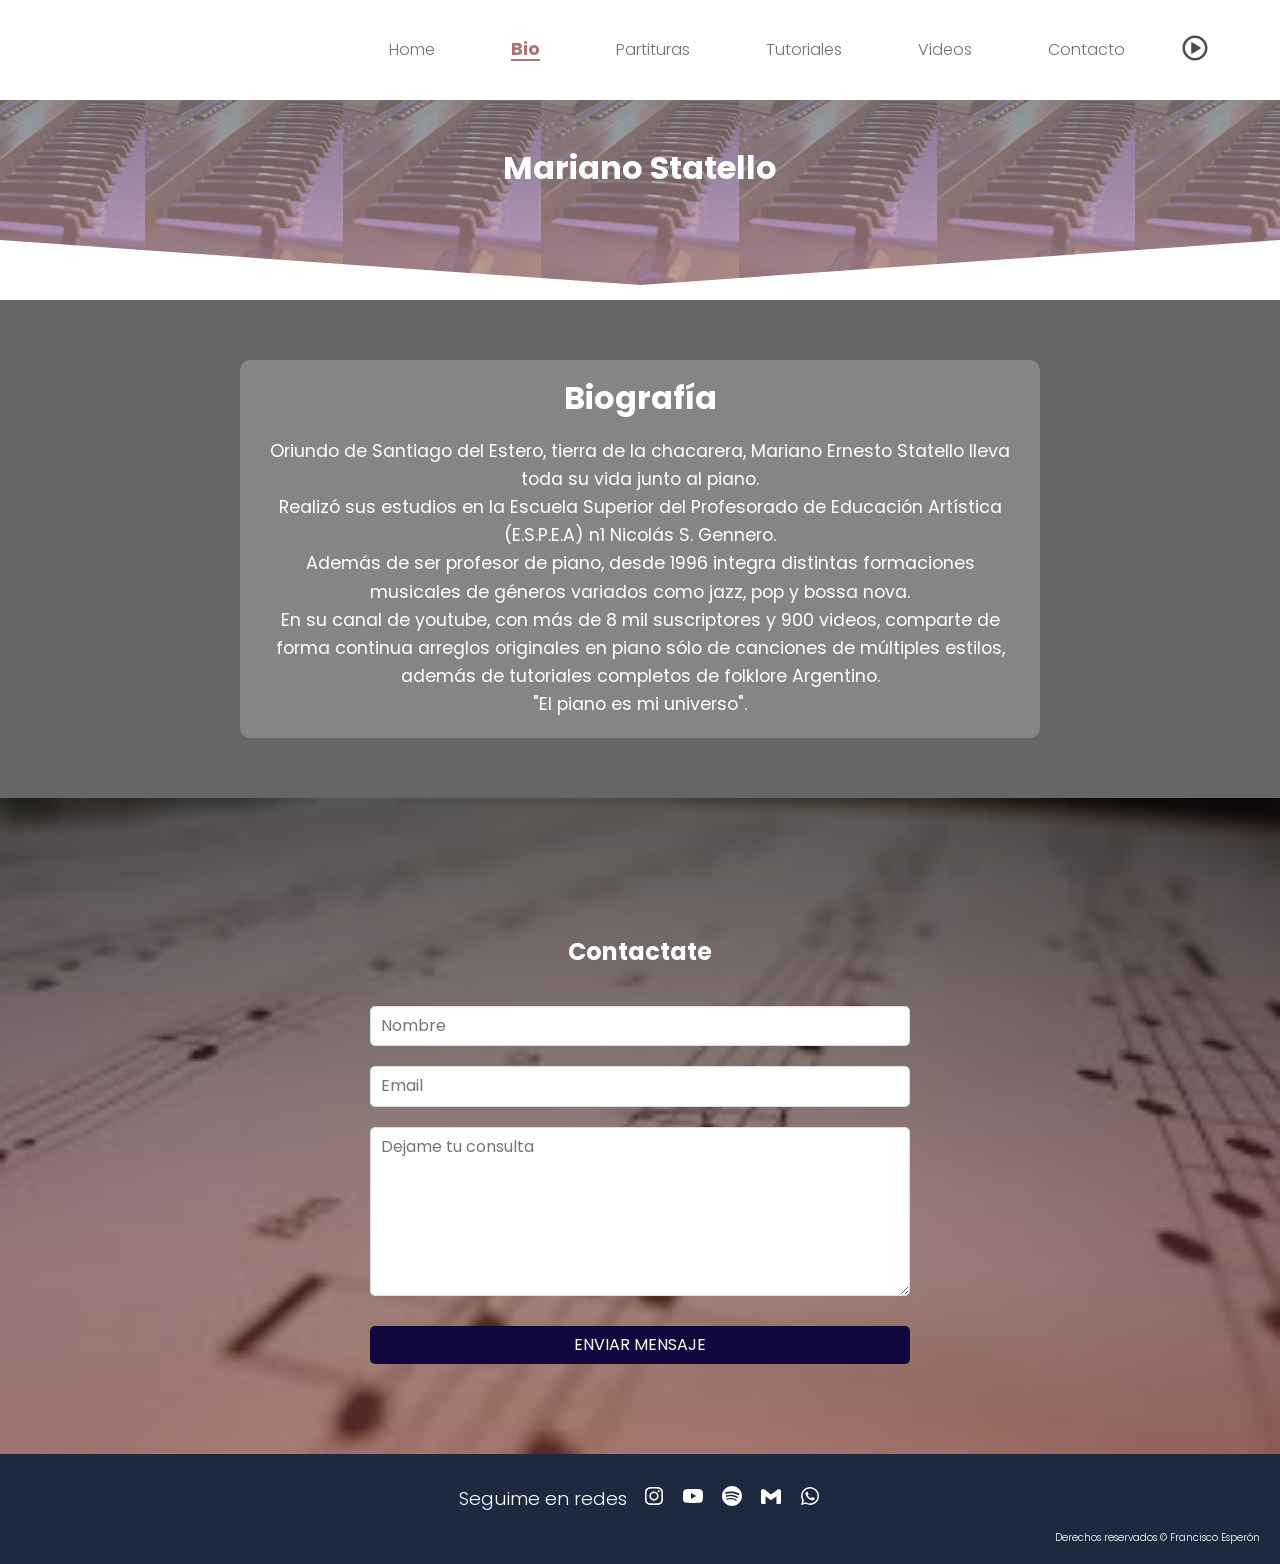
==== bio.html @ 25bff5a1 "Add files via upload" ====
<!DOCTYPE html>
<html lang="en">
<head>
    <meta charset="UTF-8">
    <meta name="viewport" content="width=device-width, initial-scale=1.0">
    <title>Bio</title>
    <link rel="shortcut icon" href="public/images/flavicon.png" type="image/x-icon">
    <link rel="stylesheet" href="public/css/normalize.css">
    <link rel="stylesheet" href="public/css/bio.css">
</head>
<body>
    <header class="hero">
        <nav class="nav container">
            <ul class="nav_link nav_link--menu">
                <li class="nav_items"><a href="/index.html" class="nav_links">Home</a></li> 
                <li class="nav_items"><a href="/bio.html" class="nav_links_active">Bio</a></li>
                <li class="nav_items"><a href="/partituras.html" class="nav_links">Partituras</a></li>
                <li class="nav_items"><a href="/tutoriales.html" class="nav_links">Tutoriales</a></li>
                <li class="nav_items"><a href="/videos.html" class="nav_links">Videos</a></li>
                <li class="nav_items"><a href="#contacto" id="contacto-link" class="nav_links">Contacto</a></li>
            </ul>                
            <div class="audioControl"> 
                <img src="public/images/audioPlay.svg" id="audioControlIcon" alt="Audio Control">
             </div>
             <div class="nav_menu" id="menuToggle">
                 <img src="public/images/menu.svg" class="nav_img" alt="">
             </div> 
        </nav>
           </div>

            
        <section class="heroe_container">
            <h1 class="heroe_title">Mariano Statello</h1>
        </section>

    </header>
    <div class="overlay" id="overlay"></div>
    
    <div class="nav_dropdown" id="dropdownMenu">
        <ul class="nav_itemsMobile">
            <li><a href="index.html" class="nav_links">Home</a></li>
            <li><a href="bio.html" class="nav_links active">Bio</a></li>
            <li><a href="partituras.html" class="nav_links">Partituras</a></li>
            <li><a href="tutoriales.html" class="nav_links">Tutoriales</a></li>
            <li><a href="videos.html" class="nav_links">Videos</a></li>
            <li><a href="#contacto" class="contacto-link nav_links">Contacto</a></li>
        </ul>
    </div>     

   <main>
    <!-- Sección biografía -->
    <section class="biografia">
        <div class="biografia-content">
            <h2>Biografía</h2>
            <p>Oriundo de Santiago del Estero, tierra de la chacarera, Mariano Ernesto Statello lleva toda su vida junto al piano.<br> 
                Realizó sus estudios en la Escuela Superior del Profesorado de Educación Artística (E.S.P.E.A) n1 Nicolás S. Gennero. <br>
                Además de ser profesor de piano, desde 1996 integra distintas formaciones musicales de géneros variados como jazz, pop y bossa nova.<br> 
                En su canal de youtube, con más de 8 mil suscriptores y 900 videos, comparte de forma continua arreglos originales en piano sólo de canciones de múltiples estilos, además de tutoriales completos de folklore Argentino. <br>
                "El piano es mi universo".</p>
        </div>
    </section>
    </main>

    <footer class="footer" id="footer">   
        <section id="contacto" class="footer-contact">
            <h2 class="footer-title">Contactate</h2>
            <form class = "footer-form" action="https://formspree.io/f/meoqbzjp" method="POST">
                <div class="footer-inputs">   
                    <input type="text" name="name" placeholder="Nombre" class="footer-input" required>
                    <input type="email" name="_replyto" placeholder="Email" class="footer-input" required>
                    <textarea id="mensaje" name="message" rows="8" placeholder="Dejame tu consulta" required></textarea>
                </div>

                <button type="submit" class="footer-button">ENVIAR MENSAJE</button>        
            </form>
        </section>
    

        <section class="footer-info">
            <div class="footer-social">
            <h3 class="redes"> Seguime en redes </h3>
                <a href="https://www.instagram.com/marianostatellopiano/?hl=es" class="footer-icons"><img src ="public/images/instagram.svg" alt="Instagram" rel="noopener noreferrer"></a>
                <a href="https://www.youtube.com/@MarianoStatelloPiano" class="footer-icons"><img src ="public/images/youtube.svg" alt="Youtube" rel="noopener noreferrer"></a>
                <a href="https://open.spotify.com/intl-es/track/0Wgx6MmQqBVz2Z9BhDKQ9J" class="footer-icons"><img src ="public/images/spotify.svg" alt="Sopify" rel="noopener noreferrer"></a>
                <a href="mailto:marianostatello5340@gmail.com" class="footer-icons"><img src ="public/images/gmail.svg" alt="Email" rel="noopener noreferrer"></a>
                <a href="https://wa.me/5493855000411" class="footer-icons"><img src ="public/images/whatsapp.svg" alt="Whatsapp" rel="noopener noreferrer"></a>

            </div>
            <h3 class="footer-copyright"> Derechos reservados &copy; Francisco Esperón</h3>
        </section>
    </footer>

    <audio id ="audioElement" loop>
        <source src="public/audio/audiohome.mp3" type="audio/mpeg">
    </audio>
    <script src="/js/script.js"></script>

</body>
</html>
---- public/css/bio.css ----
@import url('https://fonts.googleapis.com/css2?family=Poppins:ital,wght@0,100;0,300;0,400;0,600;0,700;1,100&display=swap');
/*creo custome properties, para acceder a ellas desde cualquier elemento:*/
:root{
    --padding-container: 100px 0;
    --color-title:#001A49;
}

html {
    font-size: 12px; /* Base para rem */
    scroll-behavior: smooth;
}
body{
    font-family: "Poppins", sans-serif;
}

/* Estilo para el ícono del menú hamburguesa */
.nav_menuMobile {
    cursor: pointer;
    display: block; /* Siempre visible en mobile */
    z-index: 100; /* Encima de otros elementos */    
}

.container {
    width: 90%; /*no quiero que ocupe el 100%*/
    max-width: 1200px; /*pero este es el ancho maximo*/
    margin: 0 auto; /*que se centre verticalmente con un margen auto hacia los lados*/
    overflow: hidden;
    padding: var(--padding-container); /*para usar la cust.prop.pongo la función var y dentro su nombre*/
}

/* Dropdown oculto por defecto */
.nav_dropdown { 
    position: fixed;
    top: 0;
    left: 0; 
    width: 80%;
    height: 100vh;
    background: transparent;
    z-index: 1000;
    transform: translateX(-100%);
    transition: transform 0.4s cubic-bezier(0.4, 0, 0.2, 1); /* 🔥 Transición más suave */
    pointer-events: none;
}


.nav_dropdown.show {
    transform: translateX(0);
    background: rgba(255, 255, 255, 0.95); /* 🔥 Más blanco, menos gris */
    backdrop-filter: blur(20px); /* 🔥 Blur más pronunciado */
    -webkit-backdrop-filter: blur(20px);
    width: 70%; /* 🔥 Un poco más ancho */
    max-width: 320px; /* 🔥 Máximo en pantallas grandes */
    height: auto; /* 🔥 Altura automática según contenido */
    padding: 40px 30px 40px 30px; /* 🔥 Más padding */
    border-radius: 0 0 25px 0; /* 🔥 Redondeo solo a la derecha */
    box-shadow: 6px 0 40px rgba(0, 0, 0, 0.2); /* 🔥 Un poco más de sombra */

    opacity: 1;
    pointer-events: auto;
    top: 0; /* 🔥 Desde arriba completo */
}
/* MEJORÁ tu overlay para que sea más oscuro y se note más el efecto: */
.overlay {
    position: fixed;
    top: 0;
    left: 0;
    width: 100%;
    height: 100%;
    background: rgba(0, 0, 0, 0.6); /* Lo hice más oscuro (era 0.5) */
    opacity: 0;
    pointer-events: none;
    transition: opacity 0.3s ease;
    z-index: 998; /* Asegurate que esté justo debajo del menú (que tiene z-index: 100) */
}
.overlay.show {
    opacity: 1;
    pointer-events: auto;
}
main {
    z-index:0;
}

.hero {
    display: grid; /*para crear dos filas*/
    grid-template-rows: 60px 1fr; /*la primera de 100px y la segunda toma el contenido sobrante luego de 100px*/
    color: #fff; 
    background-image: linear-gradient(180deg, hwb(0 6% 93% / 0.678) 0%, #b156568c 100%), url(/public/images/foto5.jpeg);
    clip-path: polygon(0 0, 100% 0, 100% 80%, 50% 95%, 0 80%);
    background-size:contain; /*para que se adapte a la página*/
    background-position: center bottom;
    opacity: 0.7; /* La imagen será un 30% opaca */
    z-index:1000;
    position: relative;
}


.nav{
    --padding-container:0; /*no quiero las custome properties en esta etiqueta*/
    height: 100%;
    max-width:1800px;
    width: 100%;    
    background-color: white;
}

.audioControl {
    cursor: pointer;
    position: absolute;
    right: 30px;
    top: 20px;
    transition: transform 0.3s ease;
}
.audioControl img {
    width: 20px;
    height: 20px;
}




/* Opcional: estilo para los enlaces del menú */

.nav_itemsMobile {
    position: relative;
    z-index: 1;
    display: flex;
    flex-direction: column;
    gap: 0; /* 🔥 Sin gap, lo manejamos con padding */
    margin-left: 0; /* 🔥 Sin margin negativo */
    padding: 0;
    list-style: none;
}
.nav_itemsMobile a.active {
    color: #8B3A3A; /* 🔥 Color burdeos/rojo del sitio */
    font-weight: 600; /* 🔥 Más bold */
    background: rgba(139, 58, 58, 0.08); /* 🔥 Fondo sutil */
    border-left: 4px solid #8B3A3A; /* 🔥 Barra indicadora */
    padding-left: 21px; /* 🔥 Compensa el borde */
}

.nav_itemsMobile a {
    display: block;
    text-decoration: none;
    color: #2c2c2c; /* 🔥 Gris más oscuro para mejor contraste */
    font-size: 18px; /* 🔥 Más grande */
    font-weight: 400; /* 🔥 Un poco más bold */
    padding: 20px 15px; /* 🔥 Más padding vertical */
    transition: all 0.3s ease;
    position: relative;
}

/* 🔥 Efecto hover elegante */
.nav_itemsMobile a:hover {
    color: #8B3A3A; /* 🔥 Color acorde al sitio (burdeos) */
    background: rgba(139, 58, 58, 0.05); /* 🔥 Fondo sutil al hover */
    padding-left: 25px; /* 🔥 Se desplaza un poco a la derecha */
}

.nav_itemsMobile li {
    list-style: none;
    border-bottom: 1px solid rgba(0, 0, 0, 0.08); /* 🔥 Separadores sutiles */
}

.nav_itemsMobile li:last-child {
    border-bottom: none; /* 🔥 Sin borde en el último */
}

.nav_link { 
    display: none; /*No quiero que se vean las secciones en mobile*/   
}

.nav_menu {
    cursor: pointer;
    display: block; /* Siempre visible en mobile */
    z-index: 100; /* Encima de otros elementos */
    position: absolute; /* Posición absoluta */
    left: 30px; /* Distancia desde la izquierda */
    top: 13px; /* Distancia desde el top */
}

.nav_img {
    display: block;
    width: 30px;
}


.heroe_title {
    font-size: 2rem;
}

.heroe_paragraph {
    margin-bottom: 20px;
    font-size: 1rem;
}
.heroe_title, .heroe_paragraph {
    text-align: center;
    margin: 50px;
}

.biografia {
    position: relative;
    padding: 60px 20px;
    color: white;
    text-align: center;
    z-index:0;
}

.biografia::before {
    content: "";
    position: absolute;
    top: 0;
    left: 0;
    width: 100%;
    height: 100%;
    background: rgba(0, 0, 0, 0.6); /* Fondo oscuro translúcido */
    z-index: -1;
}

.biografia-content {
    position: relative;
    z-index: 2; /* Encima del fondo oscuro */
    max-width: 800px;
    margin: auto;
    padding: 20px;
    background: rgba(255, 255, 255, 0.2); /* Fondo translúcido para el texto */
    border-radius: 10px;
}

.biografia h2 {
    font-size: 2rem;
    margin-bottom: 20px;
}

.biografia p {
    font-size: 1.1rem;
    line-height: 1.6;
}





.footer {
    color: #fff; /* Texto claro */
    text-align: center;
    display: flex;
    align-items: center;
    flex-direction: column;
    gap: 20px;
    background-image: linear-gradient(180deg, hwb(0 6% 93% / 0.678) 0%, #b156568c 100%), url(/public/images/partituras.jpg);
    background-size: cover; /* Asegura que la imagen cubra todo el espacio */
}

/* Formulario */
.footer-contact {
    margin-bottom: 20px;
    margin-top:90px;
    width:70%;
    padding-bottom:80px;
}

.footer-form {
    display: flex;
    flex-direction: column; /*alinea el botón de enviar por debajo de los formularios, sino los pondría al lado*/
    gap: 30px; /*separación entre Dejame tu consulta y el botón de enviar mensaje/*/
    margin-top:40px; /*separación de formulario con respecto a "Contactate"*/
}

/* Formulario */




.footer-inputs {
    display: flex;
    flex-direction: column;
    gap: 20px;
}
.footer-input,
#mensaje {
    width: 100%;
    padding: 10px;
    border: 1px solid #ddd;
    border-radius: 5px;
    font-size: 16px;
}

.footer-button {
    background-color: #12063f; /* Botón azul */
    color: white;
    padding: 10px 20px;
    border: none;
    border-radius: 5px;
    font-size: 16px;
    cursor: pointer;
    transition: background-color 0.3s;
}

.footer-button:hover {
    background-color: #0056b3;
}

/* Íconos sociales */
.footer-info {
    background-color: #1D293F;
    width: 100%;
    padding: 20px;
}
.footer-social {
    display: flex;
    justify-content: center;
    gap: 15px;
    align-items: center;
    margin-top:10px;
}

.redes {
    font-weight:300;
}

.footer-icon img {
    width: 30px;
    height: 30px;
    filter: invert(1); /* Invierte los colores para que se vean claros en fondo oscuro */
    transition: transform 0.3s;
}

.footer-icon img:hover {
    transform: scale(1.2);
}

/* Derechos reservados */
.footer-copyright {
    margin-top: 20px;
    font-size: 10px;
    color: white;
    text-align:right;
    font-weight:300;
}

@media (min-width: 768px) {

    @import url('https://fonts.googleapis.com/css2?family=Poppins:ital,wght@0,100;0,300;0,400;0,600;0,700;1,100&display=swap');

    /*creo custome properties, para acceder a ellas desde cualquier elemento:*/
    :root{
        --padding-container: 100px 0;
        --color-title:#001A49;
    }

    html {
        font-size: 16px; /* Base para rem */
        scroll-behavior: smooth;
    }

    body{
        font-family: "Poppins", sans-serif;
    }
    .container {
        width: 90%; /*no quiero que ocupe el 100%*/
        max-width: 1200px; /*pero este es el ancho maximo*/
        margin: 0 auto; /*que se centre verticalmente con un margen auto hacia los lados*/
        overflow: hidden;
        padding: var(--padding-container); /*para usar la cust.prop.pongo la función var y dentro su nombre*/
    }

    .hero {
        background-size: cover;
        width:100%;
        height:100vh; /*del 100% del alto de la pantalla*/
        min-height:100px;
        max-height:300px; /*estos es para problemas con ipads*/
        position: relative; 
        display: grid; /*para crear dos filas*/
        grid-template-rows: 100px 1fr; /*la primera de 100px y la segunda toma el contenido sobrante luego de 100px*/
        color: #fff; 
        background-image: linear-gradient(180deg, hwb(0 6% 93% / 0.678) 0%, #b156568c 100%), url(/public/images/foto5.jpeg);
        clip-path: polygon(0 0, 100% 0, 100% 80%, 50% 95%, 0 80%);
        background-size:contain; /*para que se adapte a la página*/
        background-position: center;
        opacity: 0.7; /* La imagen será un 30% opaca */
    }

    .nav{
        --padding-container:0 135px; /* HACER ESTO EN TODAS LAS SECCIONES no quiero las custome properties en esta etiqueta*/
        height: 100%;
        max-width:3000px;
        width: 100%;    
        display: flex; /*pone elementos uno al lado del otro*/
        align-items: center;
        background-color: white;
        font-size: 18px;
        gap: 2em;
        }

    .nav_link { 
        margin-left: auto; /*para que se pasen a la derecha, porque estoy usando flexbox*/
        padding: 0; /*nav_link es el ul*/
        display: grid;
        grid-auto-flow:column; /*le digo que su flujo sea en columna para que se ponga una al lado de la otra*/
        grid-auto-columns: max-content; /*que cada una mida por defecto su máximo contenido y tenga une espaciado de 2em*/
        gap: 2em;   
    }

    .nav_items {
        list-style: none; /*quito viñetas (estilo de listas)*/
        display: flex;
        align-items: center; 
        padding: 20px;
    }

    .nav_links {
        color: #333;
        text-decoration: none;
        font-weight: 300;
        font-size: 1rem;
    }
    .nav_links:hover {
        color: #3317178c;
        text-decoration: underline;
    }
    .nav_links_active {
        font-weight:bold;
        color: #8B3A3A;
        border-bottom: 2px solid #8B3A3A;
        text-decoration: none;
    }
    .audioControl {
        cursor: pointer;
        margin-right: 40px; /*ESTO EN TODAS LAS SECCIONES*/
        margin-top: 13px;
    }
    .audioControl img {
        width: 30px;
        height: 30px;

    }

    .biografia {
        position: relative;
        padding: 60px 20px;
        color: white;
        text-align: center;
    }

    .biografia::before {
        content: "";
        position: absolute;
        top: 0;
        left: 0;
        width: 100%;
        height: 100%;
        background: rgba(0, 0, 0, 0.6); /* Fondo oscuro translúcido */
        z-index: 1;
    }

    .biografia-content {
        position: relative;
        z-index: 2; /* Encima del fondo oscuro */
        max-width: 800px;
        margin: auto;
        padding: 20px;
        background: rgba(255, 255, 255, 0.2); /* Fondo translúcido para el texto */
        border-radius: 10px;
    }

    .biografia h2 {
        font-size: 2rem;
        margin-bottom: 20px;
    }

    .biografia p {
        font-size: 1.1rem;
        line-height: 1.6;
    }

    .nav_menu {
        margin-left: auto;
        cursor: pointer;
        display: none;
    }
    .nav_img {
        display: block;
        width: 30px;
    }

    .nav_close {
        display: var(--show,none);
    }

    
    .heroe_title {
        font-size: 2rem;
        text-align: center;
        margin: 50px;
    }
    .heroe-slider {
        width:80%;
        height:500px;        
        overflow:hidden;
        margin:0px auto 0;
    }
    .heroe-slider ul {
        display: flex;
        padding: 0;
        margin: 0;
        width: 100%; /*para que no se solapen imagenes*/
        transition: transform 0.5s ease-in-out; /* Transición para mover las imágenes */    
    }
    .heroe-slider li {
        width:100%;
        position:relative;
        flex-shrink:0;
    }
    .heroe-slider img {
        width:100%;
        height:250px;
        opacity:0.8;
    }

    .footer {
        color: #fff; /* Texto claro */
        text-align: center;
        display: flex;
        align-items: center;
        flex-direction: column;
        gap: 20px;
        background-image: linear-gradient(180deg, hwb(0 6% 93% / 0.678) 0%, #b156568c 100%), url(/public/images/partituras.jpg);
        background-size: cover; /* Asegura que la imagen cubra todo el espacio */
    }
    /* Formulario */
    .footer-contact {
        margin-bottom: 20px;
        padding: 50px;
        width:50%;
    }

    .footer-form {
        display: flex;
        flex-direction: column;
        gap: 30px; 
        margin-top:40px; /*separación de formulario con respecto a "Contactate"*/
    }

    .footer-inputs {
        display: flex;
        flex-direction: column;
        gap: 20px;
    }
    .footer-input,
    #mensaje {
        width: 100%;
        padding: 10px;
        border: 1px solid #ddd;
        border-radius: 5px;
        font-size: 16px;
    }

    .footer-button {
        background-color: #12063f; /* Botón azul */
        color: white;
        padding: 10px 20px;
        border: none;
        border-radius: 5px;
        font-size: 16px;
        cursor: pointer;
        transition: background-color 0.3s;
    }

    .footer-button:hover {
        background-color: #0056b3;
    }

    /* Íconos sociales */
    .footer-info {
        background-color: #1D293F;
        width: 100%;
        padding: 20px;
    }
    .footer-social {
        display: flex;
        justify-content: center;
        gap: 15px;
        align-items: center;
        margin-top:10px;
    }

    .redes {
        font-weight:300;
    }

    .footer-icon img {
        width: 30px;
        height: 30px;
        filter: invert(1); /* Invierte los colores para que se vean claros en fondo oscuro */
        transition: transform 0.3s;
    }

    .footer-icon img:hover {
        transform: scale(1.2);
    }

    /* Derechos reservados */
    .footer-copyright {
        margin-top: 20px;
        font-size: 10px;
        color: white;
        text-align:right;
        font-weight:300;
    }
}
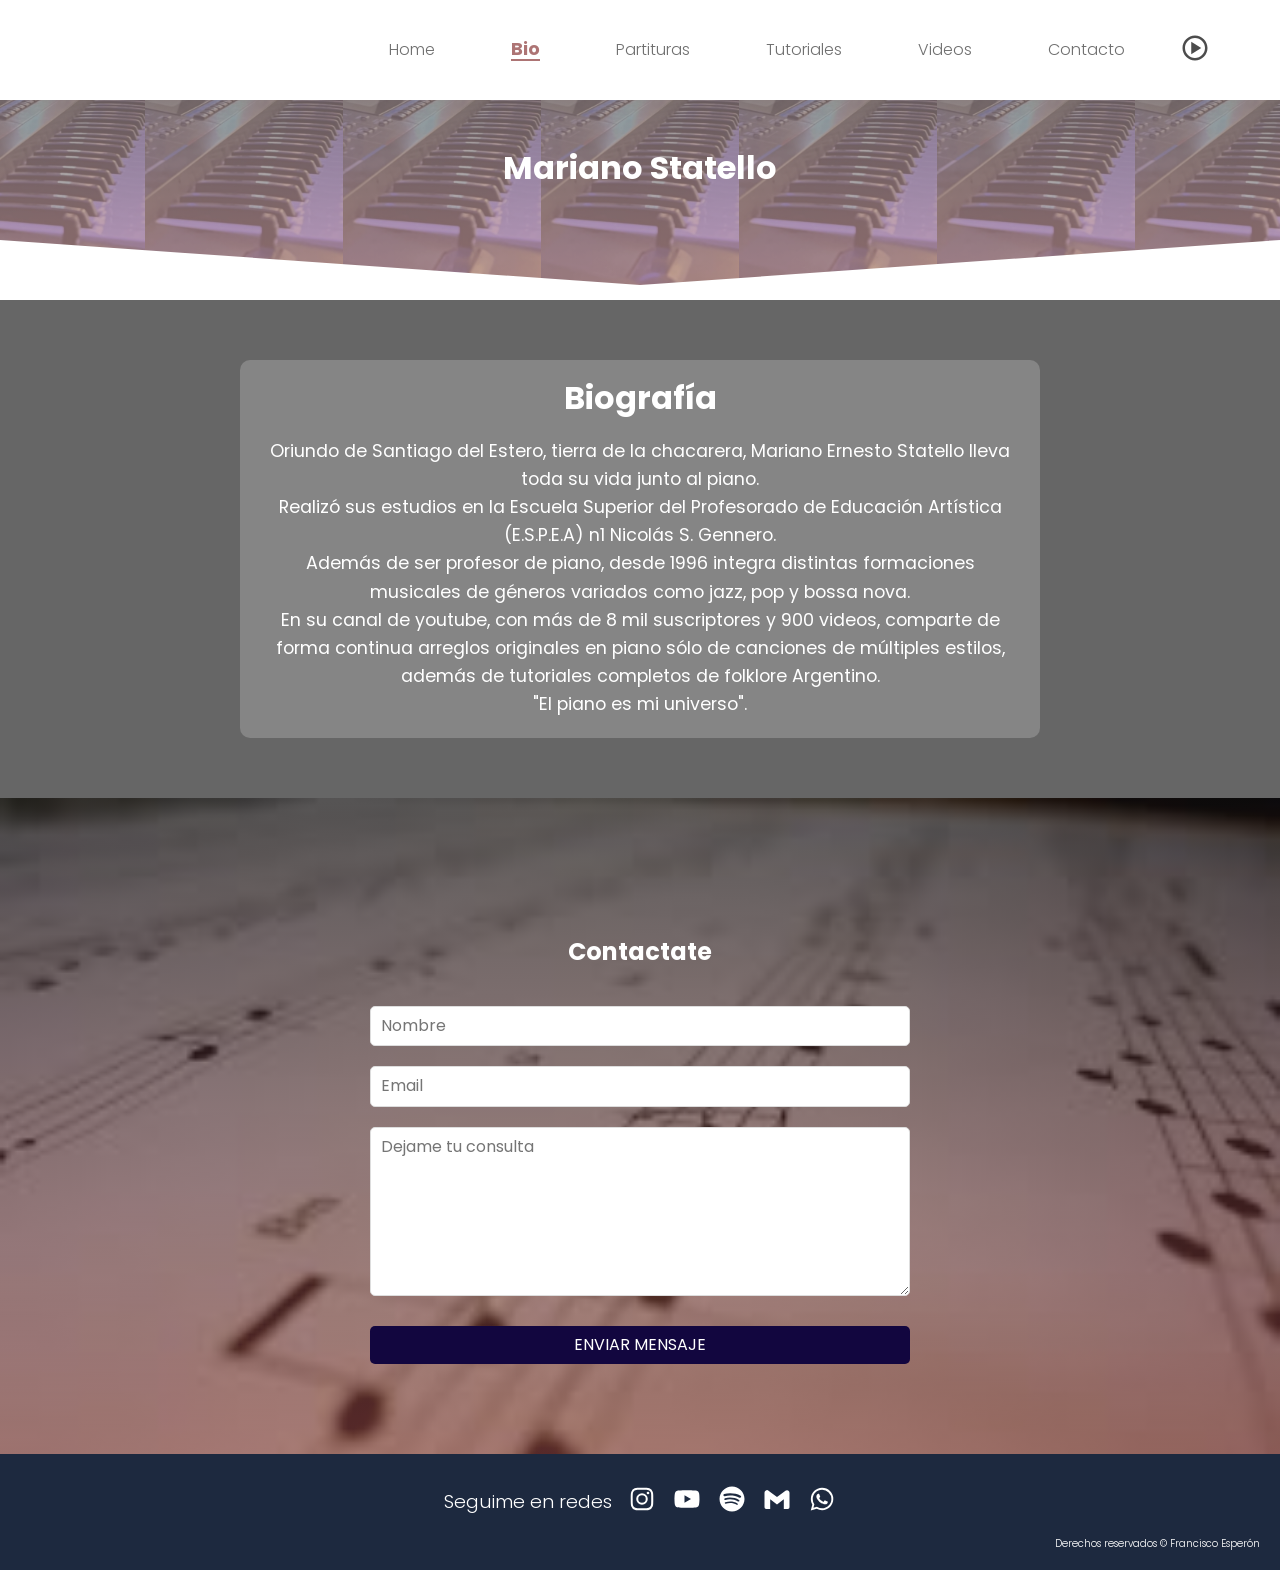
==== commit 89155269: "Add files via upload" ====
--- a/bio.html
+++ b/bio.html
@@ -3,20 +3,24 @@
 <head>
     <meta charset="UTF-8">
     <meta name="viewport" content="width=device-width, initial-scale=1.0">
-    <title>Bio</title>
+    <title>Bio - Mariano Statello</title>
     <link rel="shortcut icon" href="public/images/flavicon.png" type="image/x-icon">
+
+<!-- 🔥 ORDEN IMPORTANTE: normalize → global → bio -->
     <link rel="stylesheet" href="public/css/normalize.css">
+    <link rel="stylesheet" href="public/css/global.css">
     <link rel="stylesheet" href="public/css/bio.css">
 </head>
+
 <body>
     <header class="hero">
         <nav class="nav container">
             <ul class="nav_link nav_link--menu">
-                <li class="nav_items"><a href="/index.html" class="nav_links">Home</a></li> 
-                <li class="nav_items"><a href="/bio.html" class="nav_links_active">Bio</a></li>
-                <li class="nav_items"><a href="/partituras.html" class="nav_links">Partituras</a></li>
-                <li class="nav_items"><a href="/tutoriales.html" class="nav_links">Tutoriales</a></li>
-                <li class="nav_items"><a href="/videos.html" class="nav_links">Videos</a></li>
+                <li class="nav_items"><a href="index.html" class="nav_links">Home</a></li> 
+                <li class="nav_items"><a href="bio.html" class="nav_links_active">Bio</a></li>
+                <li class="nav_items"><a href="partituras.html" class="nav_links">Partituras</a></li>
+                <li class="nav_items"><a href="tutoriales.html" class="nav_links">Tutoriales</a></li>
+                <li class="nav_items"><a href="videos.html" class="nav_links">Videos</a></li>
                 <li class="nav_items"><a href="#contacto" id="contacto-link" class="nav_links">Contacto</a></li>
             </ul>                
             <div class="audioControl"> 
--- a/public/css/global.css
+++ b/public/css/global.css
@@ -0,0 +1,406 @@
+/* ========================================
+   GLOBAL.CSS - Estilos compartidos por todas las páginas
+   ======================================== */
+
+/* Importar fuente de Google Fonts */
+@import url('https://fonts.googleapis.com/css2?family=Poppins:ital,wght@0,100;0,300;0,400;0,600;0,700;1,100&display=swap');
+
+/* ========================================
+   VARIABLES CSS (Custom Properties)
+Define variables reutilizables que puedo utilizar en TOTO el CSS
+   ======================================== */
+:root {
+    --padding-container: 100px 0;
+    --color-title: #001A49;
+    --color-primary: #8B3A3A;
+    --transition-speed: 0.3s;
+}
+
+/* ========================================
+   ESTILOS BASE
+   ======================================== */
+html {
+    font-size: 16px;
+    scroll-behavior: smooth; /*cuando hago click en contacto, se desliza suavemente en lugar de saltar*/
+}
+
+body {
+    font-family: "Poppins", sans-serif; /*define la fuente para TODO el sitio*/
+    margin: 0;
+    padding: 0; /*elimina espacio que por defecto tenga el navegador*/
+}
+
+/* Prevenir scroll cuando el menú está abierto */
+.no-scroll {
+    overflow: hidden;
+}
+
+/* ========================================
+   CONTENEDOR GENERAL
+   ======================================== */
+.container {
+    width: 90%;
+    max-width: 1200px;
+    margin: 0 auto;
+    overflow: hidden;
+    padding: var(--padding-container);
+}
+
+/* ========================================
+   OVERLAY (capa oscura detrás del menú hamburguesa) Oscurece el fondo y permite cerrar el menú al hacer click en ella.
+   Por defecto invisible: opacity 0.
+
+   ======================================== */
+.overlay {
+    position: fixed;
+    top: 0;
+    left: 0;
+    width: 100%;
+    height: 100%;
+    background: rgba(0, 0, 0, 0.6);
+    opacity: 0;
+    pointer-events: none; /*no se puede hacer click cuando está oculta*/
+    transition: opacity var(--transition-speed) ease;
+    z-index: 98;
+}
+
+.overlay.show {
+    opacity: 1;
+    pointer-events: auto; /*se puede hacer click cuando está visible, para cerrar el menú*/
+}
+/*con la clase .show se hace visible: opacity 1*/
+
+
+/* ========================================
+   NAVEGACIÓN - MOBILE
+   ======================================== */
+
+/* Botón del menú hamburguesa */
+.nav_menu {
+    cursor: pointer;
+    display: block;
+    z-index: 1001;
+    position: absolute;
+    left: 30px;
+    top: 13px;
+}
+
+.nav_img {
+    display: block;
+    width: 30px;
+}
+
+/* Control de audio (play/pause) */
+.audioControl {
+    cursor: pointer;
+    position: absolute;
+    right: 30px;
+    top: 20px;
+    transition: transform var(--transition-speed) ease;
+}
+
+.audioControl img {
+    width: 20px;
+    height: 20px;
+}
+
+/* Menú desplegable (hamburguesa) */
+.nav_dropdown {
+    position: fixed;
+    top: 0;
+    left: 0;
+    width: 80%;
+    height: 100vh;
+    background: transparent;
+    z-index: 1000;
+    transform: translateX(-100%);/*lo esconde fuera de la pantalla a la izquierda*/ 
+    transition: transform 0.4s cubic-bezier(0.4, 0, 0.2, 1);
+    pointer-events: none;
+}
+
+.nav_dropdown.show {
+    transform: translateX(0); /*lo trae adentro de la pantalla*/
+    background: rgba(255, 255, 255, 0.95);
+    backdrop-filter: blur(20px); /*efecto blur para el fondo del menú*/
+    -webkit-backdrop-filter: blur(20px);
+    width: 70%;
+    max-width: 320px;
+    height: auto;
+    padding: 50px 30px 40px 30px;
+    border-radius: 0 0 25px 0;
+    box-shadow: 6px 0 40px rgba(0, 0, 0, 0.2);
+    opacity: 1;
+    pointer-events: auto;
+    top: 0;
+}
+
+/* Lista de links del menú mobile */
+.nav_itemsMobile {
+    position: relative;
+    z-index: 1;
+    display: flex;
+    flex-direction: column;
+    gap: 0;
+    margin: 0;
+    padding: 0;
+    list-style: none;
+}
+
+.nav_itemsMobile li {
+    list-style: none;
+    border-bottom: 1px solid rgba(0, 0, 0, 0.08);
+}
+
+.nav_itemsMobile li:last-child {
+    border-bottom: none;
+}
+
+.nav_itemsMobile a {
+    display: block;
+    text-decoration: none;
+    color: #2c2c2c;
+    font-size: 18px;
+    font-weight: 400;
+    padding: 20px 15px;
+    transition: all var(--transition-speed) ease;
+    position: relative;
+}
+
+/* Efecto hover en links del menú mobile */
+.nav_itemsMobile a:hover { /*al pasar el mouse el link se mueve 10px a la derecha y cambia de color*/
+    color: var(--color-primary);
+    background: rgba(139, 58, 58, 0.05);
+    padding-left: 25px; /*se desplaza a la derecha*/
+}
+
+/* Link activo (página actual) */
+.nav_itemsMobile a.active { /*el link de la página actual se resalta con un borde rojo a la izquierda*/
+    color: var(--color-primary);
+    font-weight: 600;
+    background: rgba(139, 58, 58, 0.08);
+    border-left: 4px solid var(--color-primary);
+    padding-left: 21px;
+}
+
+/* ========================================
+   NAVEGACIÓN - BASE (mobile first)
+   ======================================== */
+.nav {
+    --padding-container: 0;
+    height: 100%;
+    max-width: 1800px;
+    width: 100%;
+    background-color: white;
+}
+
+/* Ocultar menú desktop en mobile */
+.nav_link {
+    display: none;
+}
+
+/* ========================================
+   HERO (cabecera con imagen de fondo)
+   ======================================== */
+.hero {
+    display: grid;
+    grid-template-rows: 60px 1fr;
+    color: #fff;
+    min-height: auto;
+}
+
+.heroe_title,
+.heroe_paragraph {
+    text-align: center;
+    margin: 50px;
+}
+
+/* ========================================
+   FOOTER
+   ======================================== */
+.footer {
+    color: #fff;
+    text-align: center;
+    display: flex;
+    align-items: center;
+    flex-direction: column;
+    gap: 20px;
+    background-image: linear-gradient(180deg, rgba(0, 0, 0, 0.4) 0%, rgba(177, 86, 86, 0.55) 100%), 
+                      url(/public/images/partituras.jpg);
+    background-size: cover;
+}
+
+/* Sección de contacto */
+.footer-contact {
+    margin-bottom: 20px;
+    margin-top: 90px;
+    width: 70%;
+    padding-bottom: 80px;
+}
+
+.footer-title {
+    margin-bottom: 20px;
+}
+
+/* Formulario de contacto */
+.footer-form {
+    display: flex;
+    flex-direction: column;
+    gap: 30px;
+    margin-top: 40px;
+}
+
+.footer-inputs {
+    display: flex;
+    flex-direction: column;
+    gap: 20px;
+}
+
+.footer-input,
+#mensaje {
+    width: 100%;
+    padding: 10px;
+    border: 1px solid #ddd;
+    border-radius: 5px;
+    font-size: 16px;
+}
+
+.footer-button {
+    background-color: #12063f;
+    color: white;
+    padding: 10px 20px;
+    border: none;
+    border-radius: 5px;
+    font-size: 16px;
+    cursor: pointer;
+    transition: background-color var(--transition-speed);
+}
+
+.footer-button:hover {
+    background-color: #0056b3;
+}
+
+/* Íconos de redes sociales */
+.footer-info {
+    background-color: #1D293F;
+    width: 100%;
+    padding: 20px;
+}
+
+.footer-social {
+    display: flex;
+    justify-content: center;
+    gap: 15px;
+    align-items: center;
+    margin-top: 10px;
+}
+
+.redes {
+    font-weight: 300;
+}
+
+.footer-icons img {
+    width: 30px;
+    height: 30px;
+    transition: transform var(--transition-speed);
+}
+
+.footer-icons img:hover {
+    transform: scale(1.2);
+}
+
+/* Derechos reservados */
+.footer-copyright {
+    margin-top: 20px;
+    font-size: 10px;
+    color: white;
+    text-align: right;
+    font-weight: 300;
+}
+
+/* ========================================
+   MEDIA QUERIES - Estilos para pantallas de 768px o más (tablets/desktops)
+   ======================================== */
+@media (min-width: 768px) {
+    
+    /* ========================================
+       NAVEGACIÓN - DESKTOP
+       ======================================== */
+    .nav {
+        --padding-container: 0 135px;
+        display: flex;
+        align-items: center;
+        font-size: 18px;
+        gap: 2em;
+    }
+
+    /* Mostrar menú horizontal en desktop */
+    .nav_link {
+        margin-left: auto;
+        padding: 0;
+        display: grid;
+        grid-auto-flow: column;
+        grid-auto-columns: max-content;
+        gap: 2em;
+    }
+
+    .nav_items {
+        list-style: none;
+        display: flex;
+        align-items: center;
+        padding: 20px;
+    }
+
+    .nav_links {
+        color: #333;
+        text-decoration: none;
+        font-weight: 300;
+        font-size: 1rem;
+        transition: color var(--transition-speed);
+    }
+
+    .nav_links:hover {
+        color: #3317178c;
+        text-decoration: underline;
+    }
+
+    /* Link activo en desktop */
+    .nav_links_active {
+        font-weight: bold;
+        color: var(--color-primary);
+        border-bottom: 2px solid var(--color-primary);
+        text-decoration: none;
+    }
+
+    /* Control de audio en desktop */
+    .audioControl {
+        margin-right: 40px;
+        margin-top: 13px;
+    }
+
+    .audioControl img {
+        width: 30px;
+        height: 30px;
+    }
+
+    /* Ocultar menú hamburguesa en desktop */
+    .nav_menu {
+        display: none;
+    }
+
+    /* ========================================
+       HERO - DESKTOP
+       ======================================== */
+    .hero {
+        grid-template-rows: 100px 1fr;
+        height: 100vh;
+        max-height: 300px;
+    }
+
+    /* ========================================
+       FOOTER - DESKTOP
+       ======================================== */
+    .footer-contact {
+        padding: 50px;
+        width: 50%;
+    }
+}
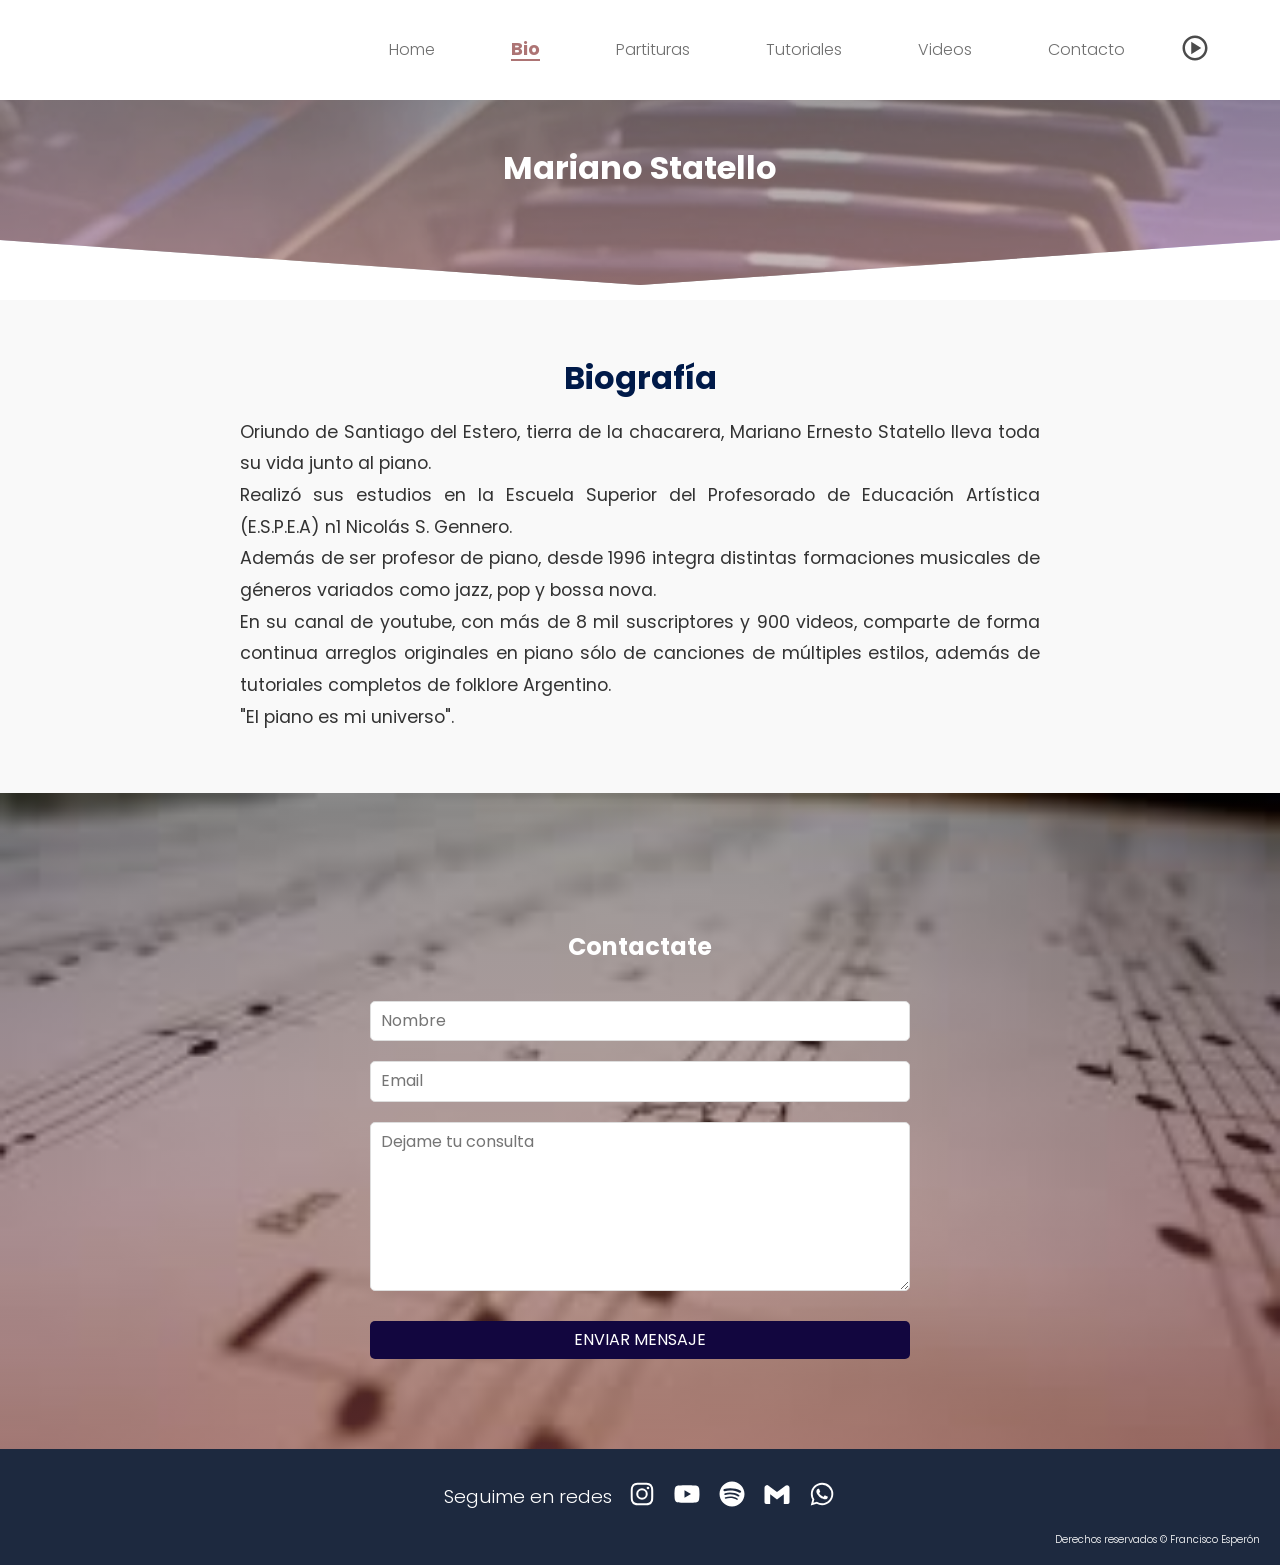
==== commit 00ec2213: "Add files via upload" ====
--- a/bio.html
+++ b/bio.html
@@ -97,7 +97,7 @@
     <audio id ="audioElement" loop>
         <source src="public/audio/audiohome.mp3" type="audio/mpeg">
     </audio>
-    <script src="/js/script.js"></script>
+    <script src="js/script.js"></script>
 
 </body>
 </html>
--- a/public/css/global.css
+++ b/public/css/global.css
@@ -225,7 +225,7 @@
     flex-direction: column;
     gap: 20px;
     background-image: linear-gradient(180deg, rgba(0, 0, 0, 0.4) 0%, rgba(177, 86, 86, 0.55) 100%), 
-                      url(/public/images/partituras.jpg);
+                      url(../images/partituras.jpg);
     background-size: cover;
 }
 
--- a/public/css/bio.css
+++ b/public/css/bio.css
@@ -1,611 +1,63 @@
-@import url('https://fonts.googleapis.com/css2?family=Poppins:ital,wght@0,100;0,300;0,400;0,600;0,700;1,100&display=swap');
-/*creo custome properties, para acceder a ellas desde cualquier elemento:*/
-:root{
-    --padding-container: 100px 0;
-    --color-title:#001A49;
+/* ========================================
+   BIO.CSS - Estilos específicos de la página Bio
+   ======================================== */
+
+/* ========================================
+   HERO - Mobile
+   ======================================== */
+.hero {
+    background-image: linear-gradient(180deg, hwb(0 6% 93% / 0.678) 0%, #b156568c 100%), 
+                      url(../images/foto5.jpeg);
+    clip-path: polygon(0 0, 100% 0, 100% 80%, 50% 95%, 0 80%);
+    background-size: contain;
+    background-position: center bottom;
+    opacity: 0.7;
 }
 
-html {
-    font-size: 12px; /* Base para rem */
-    scroll-behavior: smooth;
-}
-body{
-    font-family: "Poppins", sans-serif;
-}
-
-/* Estilo para el ícono del menú hamburguesa */
-.nav_menuMobile {
-    cursor: pointer;
-    display: block; /* Siempre visible en mobile */
-    z-index: 100; /* Encima de otros elementos */    
-}
-
-.container {
-    width: 90%; /*no quiero que ocupe el 100%*/
-    max-width: 1200px; /*pero este es el ancho maximo*/
-    margin: 0 auto; /*que se centre verticalmente con un margen auto hacia los lados*/
-    overflow: hidden;
-    padding: var(--padding-container); /*para usar la cust.prop.pongo la función var y dentro su nombre*/
-}
-
-/* Dropdown oculto por defecto */
-.nav_dropdown { 
-    position: fixed;
-    top: 0;
-    left: 0; 
-    width: 80%;
-    height: 100vh;
-    background: transparent;
-    z-index: 1000;
-    transform: translateX(-100%);
-    transition: transform 0.4s cubic-bezier(0.4, 0, 0.2, 1); /* 🔥 Transición más suave */
-    pointer-events: none;
-}
-
-
-.nav_dropdown.show {
-    transform: translateX(0);
-    background: rgba(255, 255, 255, 0.95); /* 🔥 Más blanco, menos gris */
-    backdrop-filter: blur(20px); /* 🔥 Blur más pronunciado */
-    -webkit-backdrop-filter: blur(20px);
-    width: 70%; /* 🔥 Un poco más ancho */
-    max-width: 320px; /* 🔥 Máximo en pantallas grandes */
-    height: auto; /* 🔥 Altura automática según contenido */
-    padding: 40px 30px 40px 30px; /* 🔥 Más padding */
-    border-radius: 0 0 25px 0; /* 🔥 Redondeo solo a la derecha */
-    box-shadow: 6px 0 40px rgba(0, 0, 0, 0.2); /* 🔥 Un poco más de sombra */
-
-    opacity: 1;
-    pointer-events: auto;
-    top: 0; /* 🔥 Desde arriba completo */
-}
-/* MEJORÁ tu overlay para que sea más oscuro y se note más el efecto: */
-.overlay {
-    position: fixed;
-    top: 0;
-    left: 0;
-    width: 100%;
-    height: 100%;
-    background: rgba(0, 0, 0, 0.6); /* Lo hice más oscuro (era 0.5) */
-    opacity: 0;
-    pointer-events: none;
-    transition: opacity 0.3s ease;
-    z-index: 998; /* Asegurate que esté justo debajo del menú (que tiene z-index: 100) */
-}
-.overlay.show {
-    opacity: 1;
-    pointer-events: auto;
-}
-main {
-    z-index:0;
-}
-
-.hero {
-    display: grid; /*para crear dos filas*/
-    grid-template-rows: 60px 1fr; /*la primera de 100px y la segunda toma el contenido sobrante luego de 100px*/
-    color: #fff; 
-    background-image: linear-gradient(180deg, hwb(0 6% 93% / 0.678) 0%, #b156568c 100%), url(/public/images/foto5.jpeg);
-    clip-path: polygon(0 0, 100% 0, 100% 80%, 50% 95%, 0 80%);
-    background-size:contain; /*para que se adapte a la página*/
-    background-position: center bottom;
-    opacity: 0.7; /* La imagen será un 30% opaca */
-    z-index:1000;
-    position: relative;
-}
-
-
-.nav{
-    --padding-container:0; /*no quiero las custome properties en esta etiqueta*/
-    height: 100%;
-    max-width:1800px;
-    width: 100%;    
-    background-color: white;
-}
-
-.audioControl {
-    cursor: pointer;
-    position: absolute;
-    right: 30px;
-    top: 20px;
-    transition: transform 0.3s ease;
-}
-.audioControl img {
-    width: 20px;
-    height: 20px;
-}
-
-
-
-
-/* Opcional: estilo para los enlaces del menú */
-
-.nav_itemsMobile {
-    position: relative;
-    z-index: 1;
-    display: flex;
-    flex-direction: column;
-    gap: 0; /* 🔥 Sin gap, lo manejamos con padding */
-    margin-left: 0; /* 🔥 Sin margin negativo */
-    padding: 0;
-    list-style: none;
-}
-.nav_itemsMobile a.active {
-    color: #8B3A3A; /* 🔥 Color burdeos/rojo del sitio */
-    font-weight: 600; /* 🔥 Más bold */
-    background: rgba(139, 58, 58, 0.08); /* 🔥 Fondo sutil */
-    border-left: 4px solid #8B3A3A; /* 🔥 Barra indicadora */
-    padding-left: 21px; /* 🔥 Compensa el borde */
-}
-
-.nav_itemsMobile a {
-    display: block;
-    text-decoration: none;
-    color: #2c2c2c; /* 🔥 Gris más oscuro para mejor contraste */
-    font-size: 18px; /* 🔥 Más grande */
-    font-weight: 400; /* 🔥 Un poco más bold */
-    padding: 20px 15px; /* 🔥 Más padding vertical */
-    transition: all 0.3s ease;
-    position: relative;
-}
-
-/* 🔥 Efecto hover elegante */
-.nav_itemsMobile a:hover {
-    color: #8B3A3A; /* 🔥 Color acorde al sitio (burdeos) */
-    background: rgba(139, 58, 58, 0.05); /* 🔥 Fondo sutil al hover */
-    padding-left: 25px; /* 🔥 Se desplaza un poco a la derecha */
-}
-
-.nav_itemsMobile li {
-    list-style: none;
-    border-bottom: 1px solid rgba(0, 0, 0, 0.08); /* 🔥 Separadores sutiles */
-}
-
-.nav_itemsMobile li:last-child {
-    border-bottom: none; /* 🔥 Sin borde en el último */
-}
-
-.nav_link { 
-    display: none; /*No quiero que se vean las secciones en mobile*/   
-}
-
-.nav_menu {
-    cursor: pointer;
-    display: block; /* Siempre visible en mobile */
-    z-index: 100; /* Encima de otros elementos */
-    position: absolute; /* Posición absoluta */
-    left: 30px; /* Distancia desde la izquierda */
-    top: 13px; /* Distancia desde el top */
-}
-
-.nav_img {
-    display: block;
-    width: 30px;
-}
-
-
-.heroe_title {
-    font-size: 2rem;
-}
-
-.heroe_paragraph {
-    margin-bottom: 20px;
-    font-size: 1rem;
-}
-.heroe_title, .heroe_paragraph {
-    text-align: center;
-    margin: 50px;
-}
-
+/* ========================================
+   BIOGRAFÍA (sección específica de esta página)
+   ======================================== */
 .biografia {
-    position: relative;
-    padding: 60px 20px;
-    color: white;
-    text-align: center;
-    z-index:0;
-}
-
-.biografia::before {
-    content: "";
-    position: absolute;
-    top: 0;
-    left: 0;
-    width: 100%;
-    height: 100%;
-    background: rgba(0, 0, 0, 0.6); /* Fondo oscuro translúcido */
-    z-index: -1;
+    padding: 40px 20px;
+    background-color: #f9f9f9;
 }
 
 .biografia-content {
-    position: relative;
-    z-index: 2; /* Encima del fondo oscuro */
     max-width: 800px;
-    margin: auto;
-    padding: 20px;
-    background: rgba(255, 255, 255, 0.2); /* Fondo translúcido para el texto */
-    border-radius: 10px;
+    margin: 0 auto;
 }
 
 .biografia h2 {
+    color: var(--color-title);
     font-size: 2rem;
     margin-bottom: 20px;
+    text-align: center;
 }
 
 .biografia p {
-    font-size: 1.1rem;
-    line-height: 1.6;
+    line-height: 1.8;
+    font-size: 1rem;
+    color: #333;
+    text-align: justify;
 }
 
-
-
-
-
-.footer {
-    color: #fff; /* Texto claro */
-    text-align: center;
-    display: flex;
-    align-items: center;
-    flex-direction: column;
-    gap: 20px;
-    background-image: linear-gradient(180deg, hwb(0 6% 93% / 0.678) 0%, #b156568c 100%), url(/public/images/partituras.jpg);
-    background-size: cover; /* Asegura que la imagen cubra todo el espacio */
-}
-
-/* Formulario */
-.footer-contact {
-    margin-bottom: 20px;
-    margin-top:90px;
-    width:70%;
-    padding-bottom:80px;
-}
-
-.footer-form {
-    display: flex;
-    flex-direction: column; /*alinea el botón de enviar por debajo de los formularios, sino los pondría al lado*/
-    gap: 30px; /*separación entre Dejame tu consulta y el botón de enviar mensaje/*/
-    margin-top:40px; /*separación de formulario con respecto a "Contactate"*/
-}
-
-/* Formulario */
-
-
-
-
-.footer-inputs {
-    display: flex;
-    flex-direction: column;
-    gap: 20px;
-}
-.footer-input,
-#mensaje {
-    width: 100%;
-    padding: 10px;
-    border: 1px solid #ddd;
-    border-radius: 5px;
-    font-size: 16px;
-}
-
-.footer-button {
-    background-color: #12063f; /* Botón azul */
-    color: white;
-    padding: 10px 20px;
-    border: none;
-    border-radius: 5px;
-    font-size: 16px;
-    cursor: pointer;
-    transition: background-color 0.3s;
-}
-
-.footer-button:hover {
-    background-color: #0056b3;
-}
-
-/* Íconos sociales */
-.footer-info {
-    background-color: #1D293F;
-    width: 100%;
-    padding: 20px;
-}
-.footer-social {
-    display: flex;
-    justify-content: center;
-    gap: 15px;
-    align-items: center;
-    margin-top:10px;
-}
-
-.redes {
-    font-weight:300;
-}
-
-.footer-icon img {
-    width: 30px;
-    height: 30px;
-    filter: invert(1); /* Invierte los colores para que se vean claros en fondo oscuro */
-    transition: transform 0.3s;
-}
-
-.footer-icon img:hover {
-    transform: scale(1.2);
-}
-
-/* Derechos reservados */
-.footer-copyright {
-    margin-top: 20px;
-    font-size: 10px;
-    color: white;
-    text-align:right;
-    font-weight:300;
-}
-
+/* ========================================
+   MEDIA QUERIES - DESKTOP
+   ======================================== */
 @media (min-width: 768px) {
-
-    @import url('https://fonts.googleapis.com/css2?family=Poppins:ital,wght@0,100;0,300;0,400;0,600;0,700;1,100&display=swap');
-
-    /*creo custome properties, para acceder a ellas desde cualquier elemento:*/
-    :root{
-        --padding-container: 100px 0;
-        --color-title:#001A49;
+    
+    .hero {
+        background-image: linear-gradient(180deg, hwb(0 6% 93% / 0.678) 0%, #b156568c 100%), 
+                          url(../images/foto5.jpeg);
+        background-size: cover;
+        background-position: center;
     }
-
-    html {
-        font-size: 16px; /* Base para rem */
-        scroll-behavior: smooth;
+    
+    .biografia {
+        padding: 60px 40px;
     }
-
-    body{
-        font-family: "Poppins", sans-serif;
-    }
-    .container {
-        width: 90%; /*no quiero que ocupe el 100%*/
-        max-width: 1200px; /*pero este es el ancho maximo*/
-        margin: 0 auto; /*que se centre verticalmente con un margen auto hacia los lados*/
-        overflow: hidden;
-        padding: var(--padding-container); /*para usar la cust.prop.pongo la función var y dentro su nombre*/
-    }
-
-    .hero {
-        background-size: cover;
-        width:100%;
-        height:100vh; /*del 100% del alto de la pantalla*/
-        min-height:100px;
-        max-height:300px; /*estos es para problemas con ipads*/
-        position: relative; 
-        display: grid; /*para crear dos filas*/
-        grid-template-rows: 100px 1fr; /*la primera de 100px y la segunda toma el contenido sobrante luego de 100px*/
-        color: #fff; 
-        background-image: linear-gradient(180deg, hwb(0 6% 93% / 0.678) 0%, #b156568c 100%), url(/public/images/foto5.jpeg);
-        clip-path: polygon(0 0, 100% 0, 100% 80%, 50% 95%, 0 80%);
-        background-size:contain; /*para que se adapte a la página*/
-        background-position: center;
-        opacity: 0.7; /* La imagen será un 30% opaca */
-    }
-
-    .nav{
-        --padding-container:0 135px; /* HACER ESTO EN TODAS LAS SECCIONES no quiero las custome properties en esta etiqueta*/
-        height: 100%;
-        max-width:3000px;
-        width: 100%;    
-        display: flex; /*pone elementos uno al lado del otro*/
-        align-items: center;
-        background-color: white;
-        font-size: 18px;
-        gap: 2em;
-        }
-
-    .nav_link { 
-        margin-left: auto; /*para que se pasen a la derecha, porque estoy usando flexbox*/
-        padding: 0; /*nav_link es el ul*/
-        display: grid;
-        grid-auto-flow:column; /*le digo que su flujo sea en columna para que se ponga una al lado de la otra*/
-        grid-auto-columns: max-content; /*que cada una mida por defecto su máximo contenido y tenga une espaciado de 2em*/
-        gap: 2em;   
-    }
-
-    .nav_items {
-        list-style: none; /*quito viñetas (estilo de listas)*/
-        display: flex;
-        align-items: center; 
-        padding: 20px;
-    }
-
-    .nav_links {
-        color: #333;
-        text-decoration: none;
-        font-weight: 300;
-        font-size: 1rem;
-    }
-    .nav_links:hover {
-        color: #3317178c;
-        text-decoration: underline;
-    }
-    .nav_links_active {
-        font-weight:bold;
-        color: #8B3A3A;
-        border-bottom: 2px solid #8B3A3A;
-        text-decoration: none;
-    }
-    .audioControl {
-        cursor: pointer;
-        margin-right: 40px; /*ESTO EN TODAS LAS SECCIONES*/
-        margin-top: 13px;
-    }
-    .audioControl img {
-        width: 30px;
-        height: 30px;
-
-    }
-
-    .biografia {
-        position: relative;
-        padding: 60px 20px;
-        color: white;
-        text-align: center;
-    }
-
-    .biografia::before {
-        content: "";
-        position: absolute;
-        top: 0;
-        left: 0;
-        width: 100%;
-        height: 100%;
-        background: rgba(0, 0, 0, 0.6); /* Fondo oscuro translúcido */
-        z-index: 1;
-    }
-
-    .biografia-content {
-        position: relative;
-        z-index: 2; /* Encima del fondo oscuro */
-        max-width: 800px;
-        margin: auto;
-        padding: 20px;
-        background: rgba(255, 255, 255, 0.2); /* Fondo translúcido para el texto */
-        border-radius: 10px;
-    }
-
-    .biografia h2 {
-        font-size: 2rem;
-        margin-bottom: 20px;
-    }
-
+    
     .biografia p {
         font-size: 1.1rem;
-        line-height: 1.6;
     }
-
-    .nav_menu {
-        margin-left: auto;
-        cursor: pointer;
-        display: none;
-    }
-    .nav_img {
-        display: block;
-        width: 30px;
-    }
-
-    .nav_close {
-        display: var(--show,none);
-    }
-
-    
-    .heroe_title {
-        font-size: 2rem;
-        text-align: center;
-        margin: 50px;
-    }
-    .heroe-slider {
-        width:80%;
-        height:500px;        
-        overflow:hidden;
-        margin:0px auto 0;
-    }
-    .heroe-slider ul {
-        display: flex;
-        padding: 0;
-        margin: 0;
-        width: 100%; /*para que no se solapen imagenes*/
-        transition: transform 0.5s ease-in-out; /* Transición para mover las imágenes */    
-    }
-    .heroe-slider li {
-        width:100%;
-        position:relative;
-        flex-shrink:0;
-    }
-    .heroe-slider img {
-        width:100%;
-        height:250px;
-        opacity:0.8;
-    }
-
-    .footer {
-        color: #fff; /* Texto claro */
-        text-align: center;
-        display: flex;
-        align-items: center;
-        flex-direction: column;
-        gap: 20px;
-        background-image: linear-gradient(180deg, hwb(0 6% 93% / 0.678) 0%, #b156568c 100%), url(/public/images/partituras.jpg);
-        background-size: cover; /* Asegura que la imagen cubra todo el espacio */
-    }
-    /* Formulario */
-    .footer-contact {
-        margin-bottom: 20px;
-        padding: 50px;
-        width:50%;
-    }
-
-    .footer-form {
-        display: flex;
-        flex-direction: column;
-        gap: 30px; 
-        margin-top:40px; /*separación de formulario con respecto a "Contactate"*/
-    }
-
-    .footer-inputs {
-        display: flex;
-        flex-direction: column;
-        gap: 20px;
-    }
-    .footer-input,
-    #mensaje {
-        width: 100%;
-        padding: 10px;
-        border: 1px solid #ddd;
-        border-radius: 5px;
-        font-size: 16px;
-    }
-
-    .footer-button {
-        background-color: #12063f; /* Botón azul */
-        color: white;
-        padding: 10px 20px;
-        border: none;
-        border-radius: 5px;
-        font-size: 16px;
-        cursor: pointer;
-        transition: background-color 0.3s;
-    }
-
-    .footer-button:hover {
-        background-color: #0056b3;
-    }
-
-    /* Íconos sociales */
-    .footer-info {
-        background-color: #1D293F;
-        width: 100%;
-        padding: 20px;
-    }
-    .footer-social {
-        display: flex;
-        justify-content: center;
-        gap: 15px;
-        align-items: center;
-        margin-top:10px;
-    }
-
-    .redes {
-        font-weight:300;
-    }
-
-    .footer-icon img {
-        width: 30px;
-        height: 30px;
-        filter: invert(1); /* Invierte los colores para que se vean claros en fondo oscuro */
-        transition: transform 0.3s;
-    }
-
-    .footer-icon img:hover {
-        transform: scale(1.2);
-    }
-
-    /* Derechos reservados */
-    .footer-copyright {
-        margin-top: 20px;
-        font-size: 10px;
-        color: white;
-        text-align:right;
-        font-weight:300;
-    }
-}
-
+}
